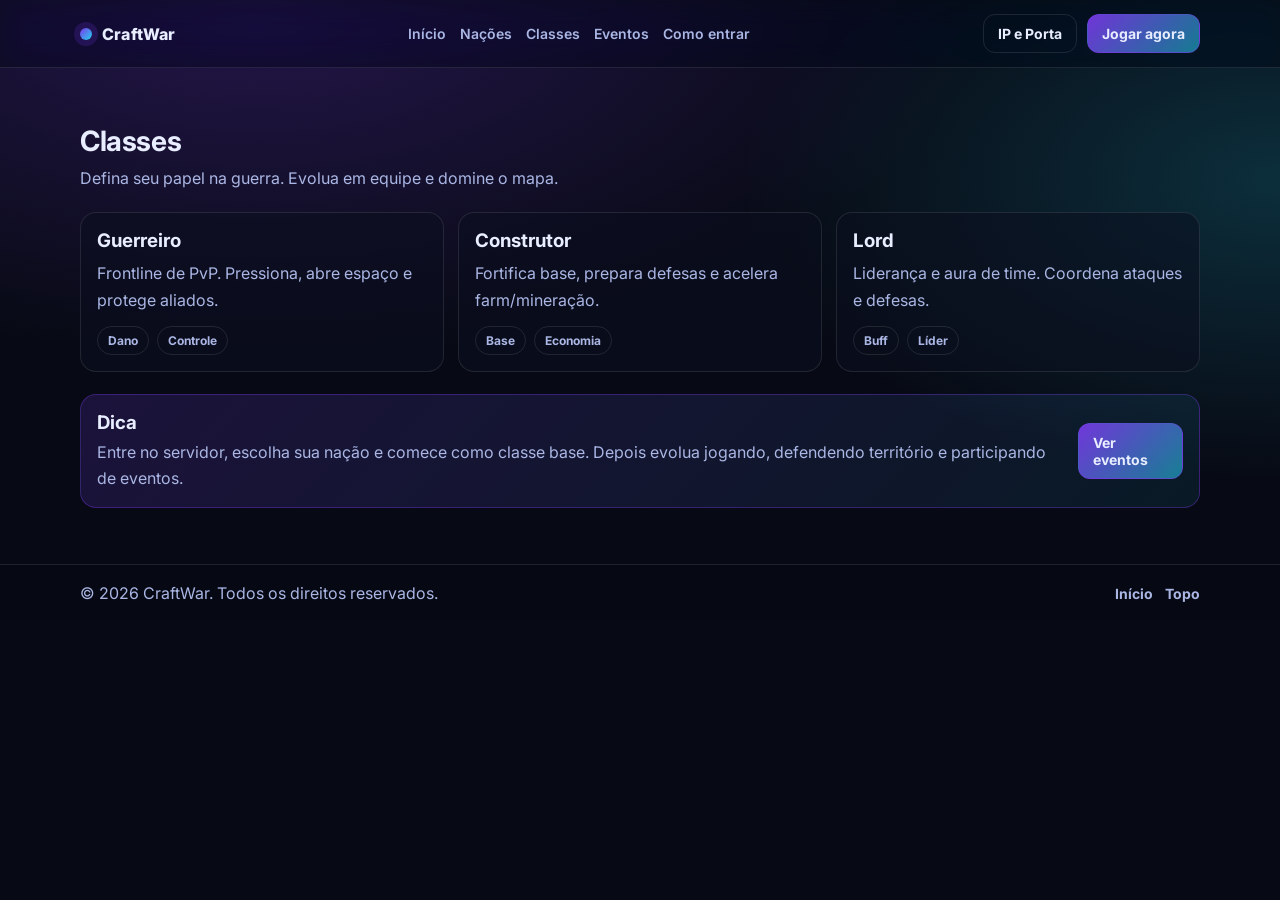
==== classes.html @ 70794252 "fix" ====
<!doctype html>
<html lang="pt-BR">
<head>
  <meta charset="utf-8" />
  <meta name="viewport" content="width=device-width,initial-scale=1" />
  <meta name="theme-color" content="#0b1020" />
  <title>CraftWar — Classes</title>
  <meta name="description" content="CraftWar — Classes: Guerreiro, Construtor e Lord." />
  <link rel="preconnect" href="https://fonts.googleapis.com" />
  <link rel="preconnect" href="https://fonts.gstatic.com" crossorigin />
  <link href="https://fonts.googleapis.com/css2?family=Inter:wght@400;500;600;700;800&display=swap" rel="stylesheet" />
  <link rel="stylesheet" href="./_css/styles.css" />
</head>
<body>
  <header class="header" id="topo">
    <div class="container header__inner">
      <a class="brand" href="./index.html" aria-label="CraftWar">
        <span class="brand__mark" aria-hidden="true"></span>
        <span class="brand__text">CraftWar</span>
      </a>

      <nav class="nav" aria-label="Navegação">
        <a class="nav__link" href="./index.html">Início</a>
        <a class="nav__link" href="./nacoes.html">Nações</a>
        <a class="nav__link" href="./classes.html">Classes</a>
        <a class="nav__link" href="./eventos.html">Eventos</a>
        <a class="nav__link" href="./como-entrar.html">Como entrar</a>
      </nav>

      <button class="menuBtn" type="button" id="menuBtn" aria-label="Abrir menu" aria-haspopup="dialog" aria-controls="drawer" aria-expanded="false">☰</button>

      <div class="header__cta">
        <a class="btn btn--ghost" href="./como-entrar.html">IP e Porta</a>
        <a class="btn btn--primary" href="./como-entrar.html">Jogar agora</a>
      </div>
    </div>
  </header>

  <div class="drawer" id="drawer" aria-hidden="true">
    <div class="drawer__backdrop" id="drawerBackdrop"></div>
    <aside class="drawer__panel" role="dialog" aria-modal="true" aria-label="Menu">
      <div class="drawer__head">
        <div class="drawer__title">CraftWar</div>
        <button class="drawer__close" type="button" id="drawerClose" aria-label="Fechar menu">✕</button>
      </div>
      <nav class="drawer__nav" aria-label="Navegação mobile">
        <a class="drawer__link" href="./index.html">Início</a>
        <a class="drawer__link" href="./nacoes.html">Nações</a>
        <a class="drawer__link" href="./classes.html">Classes</a>
        <a class="drawer__link" href="./eventos.html">Eventos</a>
        <a class="drawer__link" href="./como-entrar.html">Como entrar</a>
      </nav>
      <div class="drawer__cta">
        <a class="btn btn--primary btn--wide" href="./como-entrar.html">Jogar agora</a>
        <a class="btn btn--ghost btn--wide" href="./como-entrar.html">IP e Porta</a>
      </div>
    </aside>
  </div>

  <main>
    <section class="section">
      <div class="container">
        <div class="section__head">
          <h2>Classes</h2>
          <p>Defina seu papel na guerra. Evolua em equipe e domine o mapa.</p>
        </div>

        <div class="grid3">
          <article class="classCard">
            <h3>Guerreiro</h3>
            <p>Frontline de PvP. Pressiona, abre espaço e protege aliados.</p>
            <div class="tagRow">
              <span class="tag">Dano</span>
              <span class="tag">Controle</span>
            </div>
          </article>
          <article class="classCard">
            <h3>Construtor</h3>
            <p>Fortifica base, prepara defesas e acelera farm/mineração.</p>
            <div class="tagRow">
              <span class="tag">Base</span>
              <span class="tag">Economia</span>
            </div>
          </article>
          <article class="classCard">
            <h3>Lord</h3>
            <p>Liderança e aura de time. Coordena ataques e defesas.</p>
            <div class="tagRow">
              <span class="tag">Buff</span>
              <span class="tag">Líder</span>
            </div>
          </article>
        </div>

        <div class="callout" style="margin-top:22px">
          <div>
            <h3>Dica</h3>
            <p>Entre no servidor, escolha sua nação e comece como classe base. Depois evolua jogando, defendendo território e participando de eventos.</p>
          </div>
          <a class="btn btn--primary" href="./eventos.html">Ver eventos</a>
        </div>
      </div>
    </section>
  </main>

  <footer class="footer">
    <div class="container footer__inner">
      <p>© <span id="year"></span> CraftWar. Todos os direitos reservados.</p>
      <div class="footer__links">
        <a href="./index.html">Início</a>
        <a href="#topo">Topo</a>
      </div>
    </div>
  </footer>

  <script>
    (function () {
      const drawer = document.getElementById('drawer');
      const btn = document.getElementById('menuBtn');
      const closeBtn = document.getElementById('drawerClose');
      const backdrop = document.getElementById('drawerBackdrop');

      function openDrawer() {
        drawer.classList.add('isOpen');
        drawer.setAttribute('aria-hidden', 'false');
        btn?.setAttribute('aria-expanded', 'true');
      }

      function closeDrawer() {
        drawer.classList.remove('isOpen');
        drawer.setAttribute('aria-hidden', 'true');
        btn?.setAttribute('aria-expanded', 'false');
      }

      btn?.addEventListener('click', openDrawer);
      closeBtn?.addEventListener('click', closeDrawer);
      backdrop?.addEventListener('click', closeDrawer);
      drawer?.querySelectorAll('a').forEach(a => a.addEventListener('click', closeDrawer));
      document.addEventListener('keydown', (e) => {
        if (e.key === 'Escape') closeDrawer();
      });
    })();

    document.getElementById('year').textContent = String(new Date().getFullYear());
  </script>
</body>
</html>
---- _css/styles.css ----
:root{
  --bg:#070a14;
  --panel:#0b1020;
  --panel2:#0f1831;
  --text:#e8eeff;
  --muted:#aab6e4;
  --line:rgba(255,255,255,.10);
  --brand:#7c3aed;
  --brand2:#22d3ee;
  --ok:#22c55e;
  --warn:#f59e0b;
  --radius:16px;
}
*{box-sizing:border-box}
html{scroll-behavior:smooth}
html,body{height:100%}
body{
  margin:0;
  font-family:Inter,system-ui,-apple-system,Segoe UI,Roboto,Arial,sans-serif;
  color:var(--text);
  background:radial-gradient(1200px 600px at 20% 0%, rgba(124,58,237,.25), transparent 60%),
             radial-gradient(900px 500px at 100% 20%, rgba(34,211,238,.18), transparent 60%),
             var(--bg);
}
a{color:inherit;text-decoration:none}
.container{width:min(1120px, 92%); margin:0 auto}

.header{
  position:sticky; top:0; z-index:3000;
  backdrop-filter:saturate(180%) blur(14px);
  background:rgba(7,10,20,.55);
  border-bottom:1px solid var(--line);
}
.header__inner{display:flex; align-items:center; justify-content:space-between; gap:16px; padding:14px 0}
.brand{display:flex; align-items:center; gap:10px; font-weight:800}
.brand__mark{width:12px; height:12px; border-radius:6px; background:linear-gradient(135deg,var(--brand),var(--brand2)); box-shadow:0 0 0 6px rgba(124,58,237,.18)}
.brand__text{letter-spacing:.2px}
.nav{display:flex; gap:14px; align-items:center}
.nav__link{color:var(--muted); font-weight:600; font-size:14px}
.nav__link:hover{color:var(--text)}
.header__cta{display:flex; gap:10px; align-items:center}

.menuBtn{display:none}
.menuBtn{
  border:1px solid var(--line);
  background:rgba(255,255,255,.04);
  color:var(--text);
  width:42px;
  height:42px;
  border-radius:12px;
  font-weight:900;
  cursor:pointer;
}

.drawer{display:none}
.drawer.isOpen{display:block}
.drawer__backdrop{
  position:fixed;
  inset:0;
  background:rgba(0,0,0,.55);
  z-index:4000;
}
.drawer__panel{
  position:fixed;
  top:0; right:0;
  height:100vh;
  width:min(360px, 86vw);
  background:linear-gradient(180deg, rgba(15,24,49,.98), rgba(11,16,32,.96));
  border-left:1px solid var(--line);
  z-index:4100;
  padding:14px;
}
.drawer__head{display:flex; align-items:center; justify-content:space-between; gap:10px; padding:6px 4px 12px}
.drawer__title{font-weight:900; letter-spacing:.2px}
.drawer__close{
  border:1px solid var(--line);
  background:rgba(255,255,255,.04);
  color:var(--text);
  width:42px;
  height:42px;
  border-radius:12px;
  font-weight:900;
  cursor:pointer;
}
.drawer__nav{display:grid; gap:10px; padding:6px 4px}
.drawer__link{
  display:flex;
  align-items:center;
  justify-content:space-between;
  padding:12px 12px;
  border-radius:14px;
  border:1px solid var(--line);
  background:rgba(255,255,255,.04);
  color:rgba(255,255,255,.92);
  font-weight:800;
}
.drawer__link:hover{background:rgba(255,255,255,.06)}
.drawer__cta{margin-top:10px; display:grid; gap:10px}

.btn{
  border:1px solid var(--line);
  background:transparent;
  color:var(--text);
  padding:10px 14px;
  border-radius:12px;
  font-weight:700;
  font-size:14px;
  cursor:pointer;
  transition:transform .08s ease, background .2s ease, border-color .2s ease;
}
.btn:active{transform:translateY(1px)}
.btn--primary{border-color:rgba(124,58,237,.45); background:linear-gradient(135deg, rgba(124,58,237,.9), rgba(34,211,238,.55));}
.btn--primary:hover{border-color:rgba(34,211,238,.65)}
.btn--ghost:hover{background:rgba(255,255,255,.06)}
.btn--wide{width:100%}

.btnRow{display:flex; gap:10px; align-items:center; flex-wrap:wrap}
.btnRow .btn{flex:1; min-width:140px}

.hero{position:relative; padding:64px 0 28px}
.hero__grid{display:grid; grid-template-columns:1.15fr .85fr; gap:22px; align-items:start}
.hero__bg{position:absolute; inset:auto 0 0 0; height:1px}
.kicker{display:inline-flex; align-items:center; gap:10px; color:var(--muted); font-weight:700; margin:0 0 10px}
.hero__title{font-size:48px; line-height:1.05; margin:0 0 12px; letter-spacing:-1px}
.hero__subtitle{color:var(--muted); font-size:16px; line-height:1.6; margin:0 0 18px}
.grad{background:linear-gradient(135deg,var(--brand),var(--brand2)); -webkit-background-clip:text; background-clip:text; color:transparent}
.hero__buttons{display:flex; gap:10px; flex-wrap:wrap; margin:0 0 18px}

.stats{display:flex; gap:14px; flex-wrap:wrap}
.stat{border:1px solid var(--line); background:rgba(11,16,32,.6); border-radius:14px; padding:12px 14px; min-width:140px}
.stat__num{font-weight:900; font-size:18px}
.stat__label{color:var(--muted); font-weight:600; font-size:13px; margin-top:2px}

.card{border:1px solid var(--line); background:linear-gradient(180deg, rgba(15,24,49,.92), rgba(11,16,32,.78)); border-radius:var(--radius); padding:16px}
.card__top{display:flex; align-items:center; justify-content:space-between; gap:12px}
.card__eyebrow{margin:0; color:var(--muted); font-weight:700; font-size:12px}
.card__title{margin:0; font-weight:900; font-size:18px}
.pill{display:inline-flex; align-items:center; border:1px solid var(--line); padding:6px 10px; border-radius:999px; font-weight:800; font-size:12px; color:rgba(255,255,255,.9)}
.card__mid{display:grid; grid-template-columns:1fr 1fr; gap:10px; margin:14px 0}
.info{border:1px solid var(--line); background:rgba(255,255,255,.04); border-radius:14px; padding:10px 12px}
.info__k{margin:0; color:var(--muted); font-weight:700; font-size:12px}
.info__v{margin:4px 0 0; font-weight:900}
.card__actions{display:flex; flex-direction:column; gap:10px}
.card__hint{margin:10px 0 0; color:var(--muted); font-size:13px}

.section{padding:56px 0}
.section{scroll-margin-top:84px}
.section--dark{background:rgba(255,255,255,.02); border-top:1px solid var(--line); border-bottom:1px solid var(--line)}
.section__head{margin:0 0 20px}
.section__head h2{margin:0 0 8px; font-size:28px; letter-spacing:-.4px}
.section__head p{margin:0; color:var(--muted); line-height:1.6}

.features{display:grid; grid-template-columns:repeat(3,1fr); gap:14px}
.feature{border:1px solid var(--line); background:rgba(11,16,32,.55); border-radius:var(--radius); padding:16px}
.feature h3{margin:0 0 8px; font-size:16px}
.feature p{margin:0; color:var(--muted); line-height:1.6}

.grid4{display:grid; grid-template-columns:repeat(4,1fr); gap:14px}
.nation{border:1px solid var(--line); border-radius:var(--radius); padding:16px; background:rgba(11,16,32,.55)}
.nation__flag{
  width:100%;
  height:140px;
  object-fit:cover;
  border-radius:14px;
  border:1px solid var(--line);
  background:rgba(255,255,255,.04);
  margin-bottom:12px;
}
.nation h3{margin:0 0 6px}
.nation p{margin:0 0 12px; color:var(--muted)}
.list{margin:0; padding-left:18px; color:var(--muted); line-height:1.7}
.nation--water{box-shadow:inset 0 0 0 1px rgba(34,211,238,.22)}
.nation--fire{box-shadow:inset 0 0 0 1px rgba(245,158,11,.22)}
.nation--earth{box-shadow:inset 0 0 0 1px rgba(34,197,94,.18)}
.nation--wind{box-shadow:inset 0 0 0 1px rgba(234,179,8,.18)}

.grid3{display:grid; grid-template-columns:repeat(3,1fr); gap:14px}
.classCard,.event{border:1px solid var(--line); background:rgba(11,16,32,.55); border-radius:var(--radius); padding:16px}
.event__img{
  width:100%;
  height:140px;
  object-fit:cover;
  border-radius:14px;
  border:1px solid var(--line);
  background:rgba(255,255,255,.04);
  margin-bottom:12px;
}
.classCard h3,.event h3{margin:0 0 8px}
.classCard p,.event p{margin:0; color:var(--muted); line-height:1.7}
.tagRow{display:flex; gap:8px; margin-top:12px; flex-wrap:wrap}
.tag{border:1px solid var(--line); padding:6px 10px; border-radius:999px; color:var(--muted); font-weight:700; font-size:12px}

.callout{margin-top:18px; border:1px solid rgba(124,58,237,.35); background:linear-gradient(135deg, rgba(124,58,237,.18), rgba(34,211,238,.08)); border-radius:var(--radius); padding:16px; display:flex; justify-content:space-between; gap:14px; align-items:center}
.callout h3{margin:0 0 6px}
.callout p{margin:0; color:var(--muted); line-height:1.6}

.steps{display:grid; gap:10px}
.step{display:flex; gap:12px; border:1px solid var(--line); background:rgba(11,16,32,.55); border-radius:var(--radius); padding:14px}
.step__n{width:32px; height:32px; border-radius:10px; display:grid; place-items:center; font-weight:900; background:rgba(255,255,255,.06); border:1px solid var(--line)}
.step h3{margin:0 0 4px}
.step p{margin:0; color:var(--muted); line-height:1.6}
.mono{font-family:ui-monospace,SFMono-Regular,Menlo,Monaco,Consolas,monospace}

.faq{margin-top:14px; display:grid; gap:10px}
details{border:1px solid var(--line); border-radius:var(--radius); background:rgba(11,16,32,.55); padding:12px 14px}
summary{cursor:pointer; font-weight:800}
details p{margin:10px 0 0; color:var(--muted); line-height:1.6}

.footer{border-top:1px solid var(--line); padding:18px 0; background:rgba(7,10,20,.65)}
.footer__inner{display:flex; align-items:center; justify-content:space-between; gap:12px; flex-wrap:wrap}
.footer p{margin:0; color:var(--muted)}
.footer__links{display:flex; gap:12px}
.footer__links a{color:var(--muted); font-weight:700; font-size:14px}
.footer__links a:hover{color:var(--text)}

@media (max-width: 980px){
  .hero__grid{grid-template-columns:1fr}
  .nav{display:none}
  .menuBtn{display:inline-grid; place-items:center}
  .features{grid-template-columns:1fr}
  .grid4{grid-template-columns:1fr 1fr}
  .grid3{grid-template-columns:1fr}
}

@media (max-width: 520px){
  .hero__title{font-size:38px}
  .grid4{grid-template-columns:1fr}
  .header__cta{display:none}
}
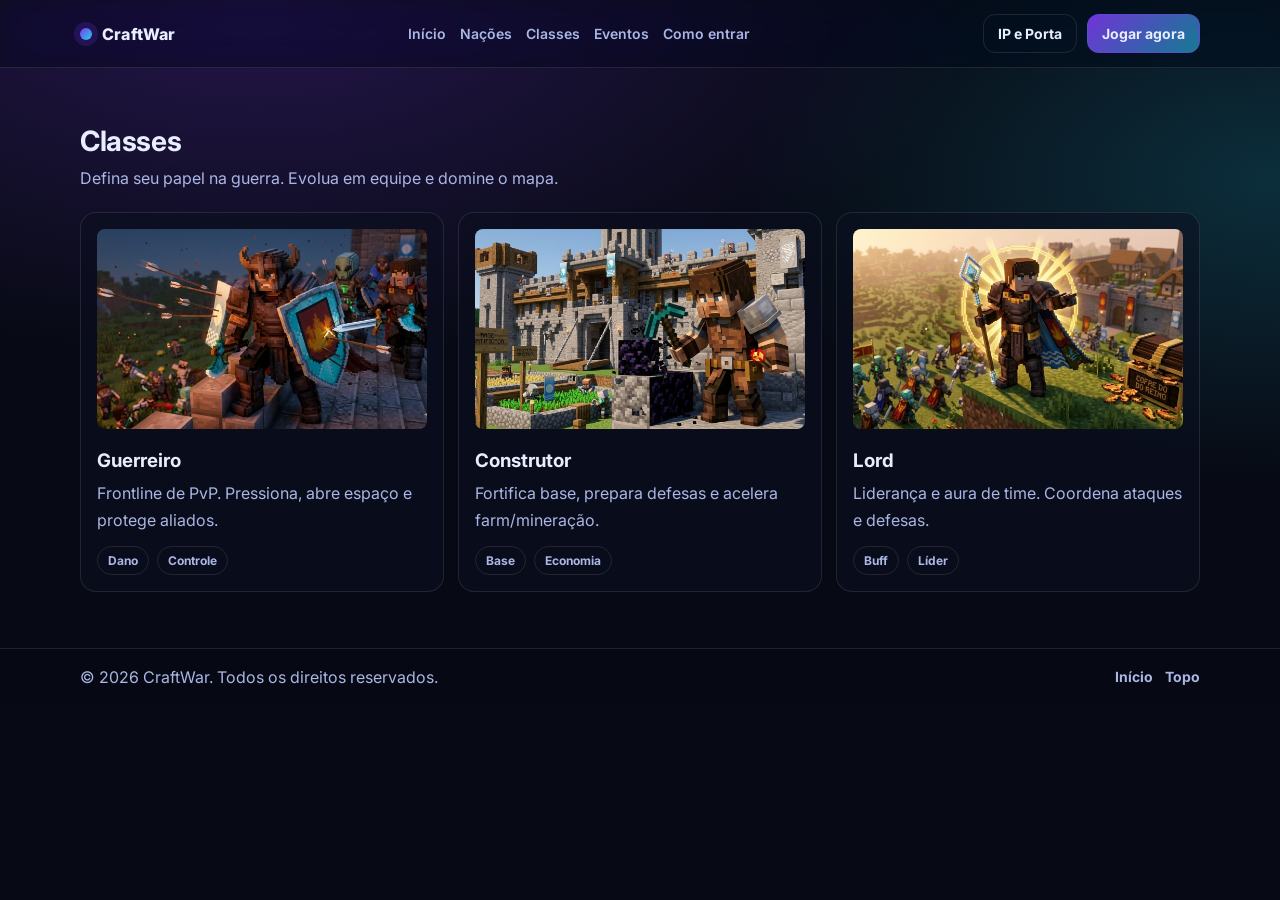
==== commit 3224cb01: "fix" ====
--- a/classes.html
+++ b/classes.html
@@ -67,6 +67,7 @@
 
         <div class="grid3">
           <article class="classCard">
+            <img src="./_img/classe_guerreiro.png" alt="Guerreiro" style="width: 100%; height: 200px; object-fit: cover; border-radius: 8px; margin-bottom: 16px;" />
             <h3>Guerreiro</h3>
             <p>Frontline de PvP. Pressiona, abre espaço e protege aliados.</p>
             <div class="tagRow">
@@ -75,6 +76,7 @@
             </div>
           </article>
           <article class="classCard">
+            <img src="./_img/classe_construtor.png" alt="Construtor" style="width: 100%; height: 200px; object-fit: cover; border-radius: 8px; margin-bottom: 16px;" />
             <h3>Construtor</h3>
             <p>Fortifica base, prepara defesas e acelera farm/mineração.</p>
             <div class="tagRow">
@@ -83,6 +85,7 @@
             </div>
           </article>
           <article class="classCard">
+            <img src="./_img/classe_lord.png" alt="Lord" style="width: 100%; height: 200px; object-fit: cover; border-radius: 8px; margin-bottom: 16px;" />
             <h3>Lord</h3>
             <p>Liderança e aura de time. Coordena ataques e defesas.</p>
             <div class="tagRow">
@@ -92,13 +95,7 @@
           </article>
         </div>
 
-        <div class="callout" style="margin-top:22px">
-          <div>
-            <h3>Dica</h3>
-            <p>Entre no servidor, escolha sua nação e comece como classe base. Depois evolua jogando, defendendo território e participando de eventos.</p>
-          </div>
-          <a class="btn btn--primary" href="./eventos.html">Ver eventos</a>
-        </div>
+
       </div>
     </section>
   </main>
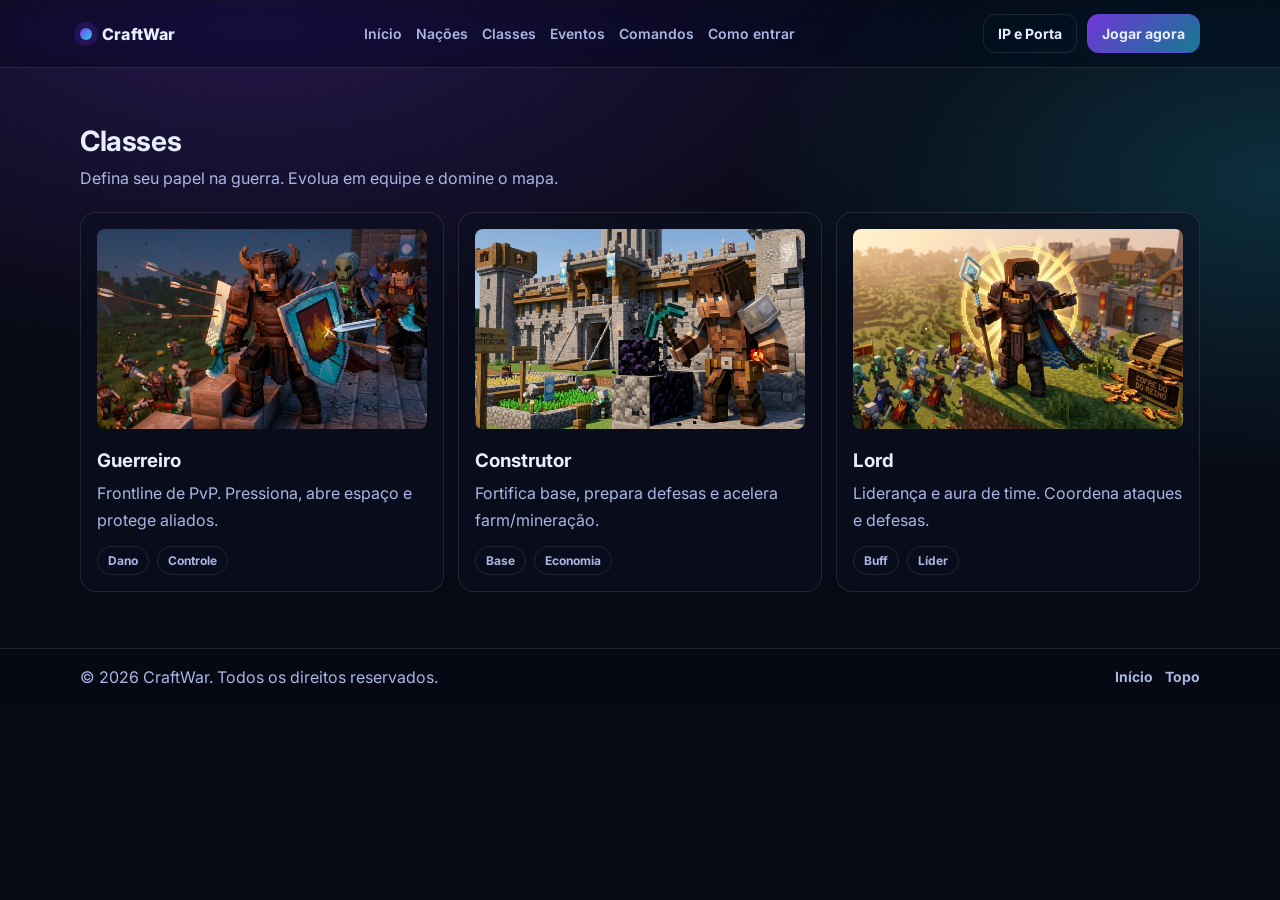
==== commit 6cce9d5f: "Web: Added player commands guide page and updated navigation" ====
--- a/classes.html
+++ b/classes.html
@@ -1,5 +1,6 @@
 <!doctype html>
 <html lang="pt-BR">
+
 <head>
   <meta charset="utf-8" />
   <meta name="viewport" content="width=device-width,initial-scale=1" />
@@ -11,6 +12,7 @@
   <link href="https://fonts.googleapis.com/css2?family=Inter:wght@400;500;600;700;800&display=swap" rel="stylesheet" />
   <link rel="stylesheet" href="./_css/styles.css" />
 </head>
+
 <body>
   <header class="header" id="topo">
     <div class="container header__inner">
@@ -24,10 +26,12 @@
         <a class="nav__link" href="./nacoes.html">Nações</a>
         <a class="nav__link" href="./classes.html">Classes</a>
         <a class="nav__link" href="./eventos.html">Eventos</a>
+        <a class="nav__link" href="./comandos.html">Comandos</a>
         <a class="nav__link" href="./como-entrar.html">Como entrar</a>
       </nav>
 
-      <button class="menuBtn" type="button" id="menuBtn" aria-label="Abrir menu" aria-haspopup="dialog" aria-controls="drawer" aria-expanded="false">☰</button>
+      <button class="menuBtn" type="button" id="menuBtn" aria-label="Abrir menu" aria-haspopup="dialog"
+        aria-controls="drawer" aria-expanded="false">☰</button>
 
       <div class="header__cta">
         <a class="btn btn--ghost" href="./como-entrar.html">IP e Porta</a>
@@ -48,6 +52,7 @@
         <a class="drawer__link" href="./nacoes.html">Nações</a>
         <a class="drawer__link" href="./classes.html">Classes</a>
         <a class="drawer__link" href="./eventos.html">Eventos</a>
+        <a class="drawer__link" href="./comandos.html">Comandos</a>
         <a class="drawer__link" href="./como-entrar.html">Como entrar</a>
       </nav>
       <div class="drawer__cta">
@@ -67,7 +72,8 @@
 
         <div class="grid3">
           <article class="classCard">
-            <img src="./_img/classe_guerreiro.png" alt="Guerreiro" style="width: 100%; height: 200px; object-fit: cover; border-radius: 8px; margin-bottom: 16px;" />
+            <img src="./_img/classe_guerreiro.png" alt="Guerreiro"
+              style="width: 100%; height: 200px; object-fit: cover; border-radius: 8px; margin-bottom: 16px;" />
             <h3>Guerreiro</h3>
             <p>Frontline de PvP. Pressiona, abre espaço e protege aliados.</p>
             <div class="tagRow">
@@ -76,7 +82,8 @@
             </div>
           </article>
           <article class="classCard">
-            <img src="./_img/classe_construtor.png" alt="Construtor" style="width: 100%; height: 200px; object-fit: cover; border-radius: 8px; margin-bottom: 16px;" />
+            <img src="./_img/classe_construtor.png" alt="Construtor"
+              style="width: 100%; height: 200px; object-fit: cover; border-radius: 8px; margin-bottom: 16px;" />
             <h3>Construtor</h3>
             <p>Fortifica base, prepara defesas e acelera farm/mineração.</p>
             <div class="tagRow">
@@ -85,7 +92,8 @@
             </div>
           </article>
           <article class="classCard">
-            <img src="./_img/classe_lord.png" alt="Lord" style="width: 100%; height: 200px; object-fit: cover; border-radius: 8px; margin-bottom: 16px;" />
+            <img src="./_img/classe_lord.png" alt="Lord"
+              style="width: 100%; height: 200px; object-fit: cover; border-radius: 8px; margin-bottom: 16px;" />
             <h3>Lord</h3>
             <p>Liderança e aura de time. Coordena ataques e defesas.</p>
             <div class="tagRow">
@@ -141,4 +149,5 @@
     document.getElementById('year').textContent = String(new Date().getFullYear());
   </script>
 </body>
-</html>
+
+</html>
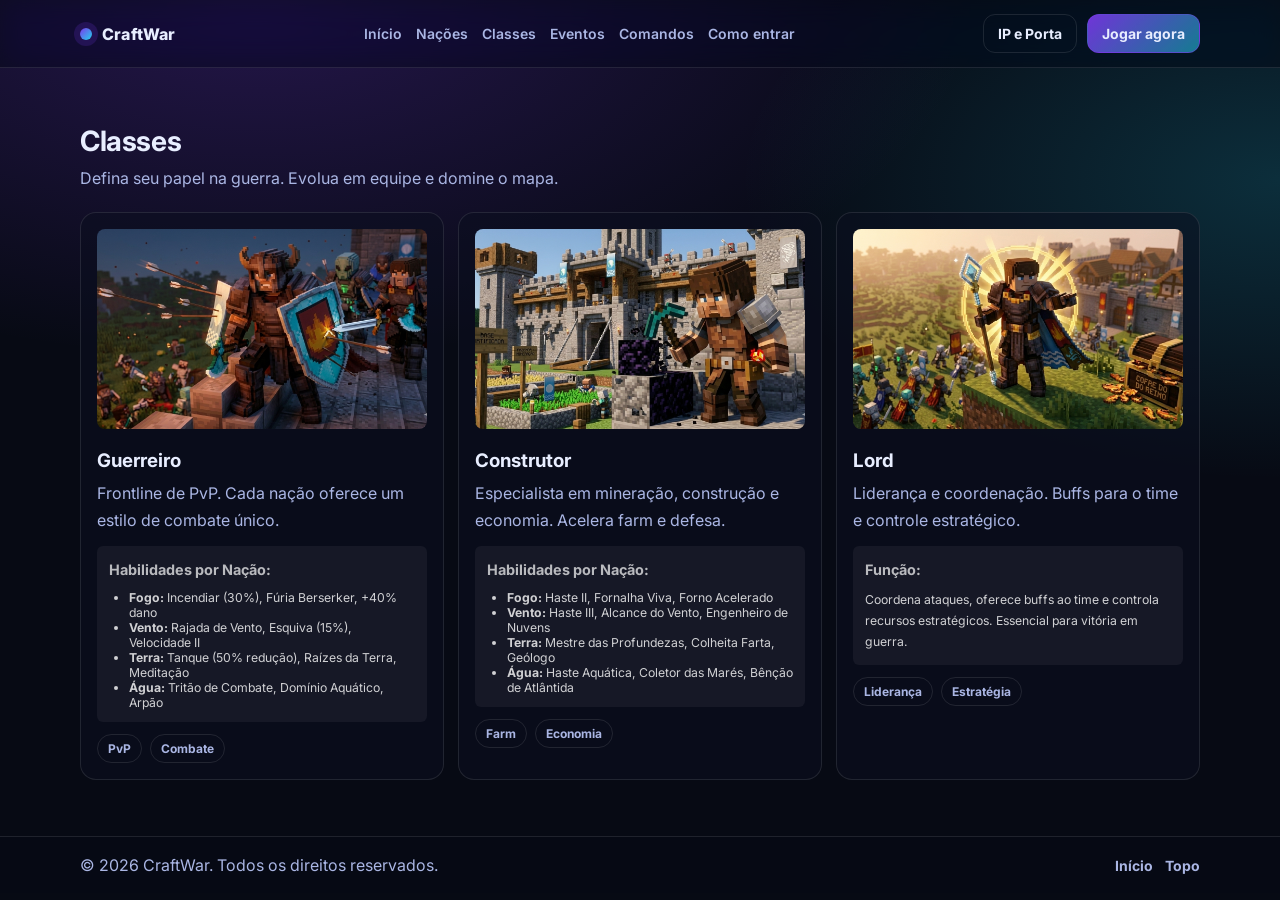
==== commit 6574389a: "Fix: Sincronização automática de clãs com MariaDB e validação de entidades em totens - Adicionado ru" ====
--- a/classes.html
+++ b/classes.html
@@ -75,19 +75,37 @@
             <img src="./_img/classe_guerreiro.png" alt="Guerreiro"
               style="width: 100%; height: 200px; object-fit: cover; border-radius: 8px; margin-bottom: 16px;" />
             <h3>Guerreiro</h3>
-            <p>Frontline de PvP. Pressiona, abre espaço e protege aliados.</p>
-            <div class="tagRow">
-              <span class="tag">Dano</span>
-              <span class="tag">Controle</span>
+            <p>Frontline de PvP. Cada nação oferece um estilo de combate único.</p>
+            <div style="background: rgba(255,255,255,0.05); padding: 12px; border-radius: 6px; margin-top: 12px; font-size: 0.9em;">
+              <p style="margin: 0 0 8px 0; color: rgba(255,255,255,0.7);"><strong>Habilidades por Nação:</strong></p>
+              <ul style="margin: 0; padding-left: 20px; font-size: 0.85em; color: rgba(255,255,255,0.8);">
+                <li><strong>Fogo:</strong> Incendiar (30%), Fúria Berserker, +40% dano</li>
+                <li><strong>Vento:</strong> Rajada de Vento, Esquiva (15%), Velocidade II</li>
+                <li><strong>Terra:</strong> Tanque (50% redução), Raízes da Terra, Meditação</li>
+                <li><strong>Água:</strong> Tritão de Combate, Domínio Aquático, Arpão</li>
+              </ul>
+            </div>
+            <div class="tagRow" style="margin-top: 12px;">
+              <span class="tag">PvP</span>
+              <span class="tag">Combate</span>
             </div>
           </article>
           <article class="classCard">
             <img src="./_img/classe_construtor.png" alt="Construtor"
               style="width: 100%; height: 200px; object-fit: cover; border-radius: 8px; margin-bottom: 16px;" />
             <h3>Construtor</h3>
-            <p>Fortifica base, prepara defesas e acelera farm/mineração.</p>
-            <div class="tagRow">
-              <span class="tag">Base</span>
+            <p>Especialista em mineração, construção e economia. Acelera farm e defesa.</p>
+            <div style="background: rgba(255,255,255,0.05); padding: 12px; border-radius: 6px; margin-top: 12px; font-size: 0.9em;">
+              <p style="margin: 0 0 8px 0; color: rgba(255,255,255,0.7);"><strong>Habilidades por Nação:</strong></p>
+              <ul style="margin: 0; padding-left: 20px; font-size: 0.85em; color: rgba(255,255,255,0.8);">
+                <li><strong>Fogo:</strong> Haste II, Fornalha Viva, Forno Acelerado</li>
+                <li><strong>Vento:</strong> Haste III, Alcance do Vento, Engenheiro de Nuvens</li>
+                <li><strong>Terra:</strong> Mestre das Profundezas, Colheita Farta, Geólogo</li>
+                <li><strong>Água:</strong> Haste Aquática, Coletor das Marés, Bênção de Atlântida</li>
+              </ul>
+            </div>
+            <div class="tagRow" style="margin-top: 12px;">
+              <span class="tag">Farm</span>
               <span class="tag">Economia</span>
             </div>
           </article>
@@ -95,10 +113,14 @@
             <img src="./_img/classe_lord.png" alt="Lord"
               style="width: 100%; height: 200px; object-fit: cover; border-radius: 8px; margin-bottom: 16px;" />
             <h3>Lord</h3>
-            <p>Liderança e aura de time. Coordena ataques e defesas.</p>
-            <div class="tagRow">
-              <span class="tag">Buff</span>
-              <span class="tag">Líder</span>
+            <p>Liderança e coordenação. Buffs para o time e controle estratégico.</p>
+            <div style="background: rgba(255,255,255,0.05); padding: 12px; border-radius: 6px; margin-top: 12px; font-size: 0.9em;">
+              <p style="margin: 0 0 8px 0; color: rgba(255,255,255,0.7);"><strong>Função:</strong></p>
+              <p style="margin: 0; font-size: 0.85em; color: rgba(255,255,255,0.8);">Coordena ataques, oferece buffs ao time e controla recursos estratégicos. Essencial para vitória em guerra.</p>
+            </div>
+            <div class="tagRow" style="margin-top: 12px;">
+              <span class="tag">Liderança</span>
+              <span class="tag">Estratégia</span>
             </div>
           </article>
         </div>
--- a/_css/styles.css
+++ b/_css/styles.css
@@ -166,6 +166,21 @@
   background:rgba(255,255,255,.04);
   margin-bottom:12px;
 }
+.nation__abilities h4{
+  margin:14px 0 6px;
+  font-size:15px;
+  font-weight:700;
+  color:var(--text);
+}
+.nation__abilities ul{
+  margin:0 0 12px;
+  padding-left:18px;
+  color:var(--muted);
+  line-height:1.6;
+}
+.nation__abilities li strong{
+  color:var(--text);
+}
 .nation h3{margin:0 0 6px}
 .nation p{margin:0 0 12px; color:var(--muted)}
 .list{margin:0; padding-left:18px; color:var(--muted); line-height:1.7}
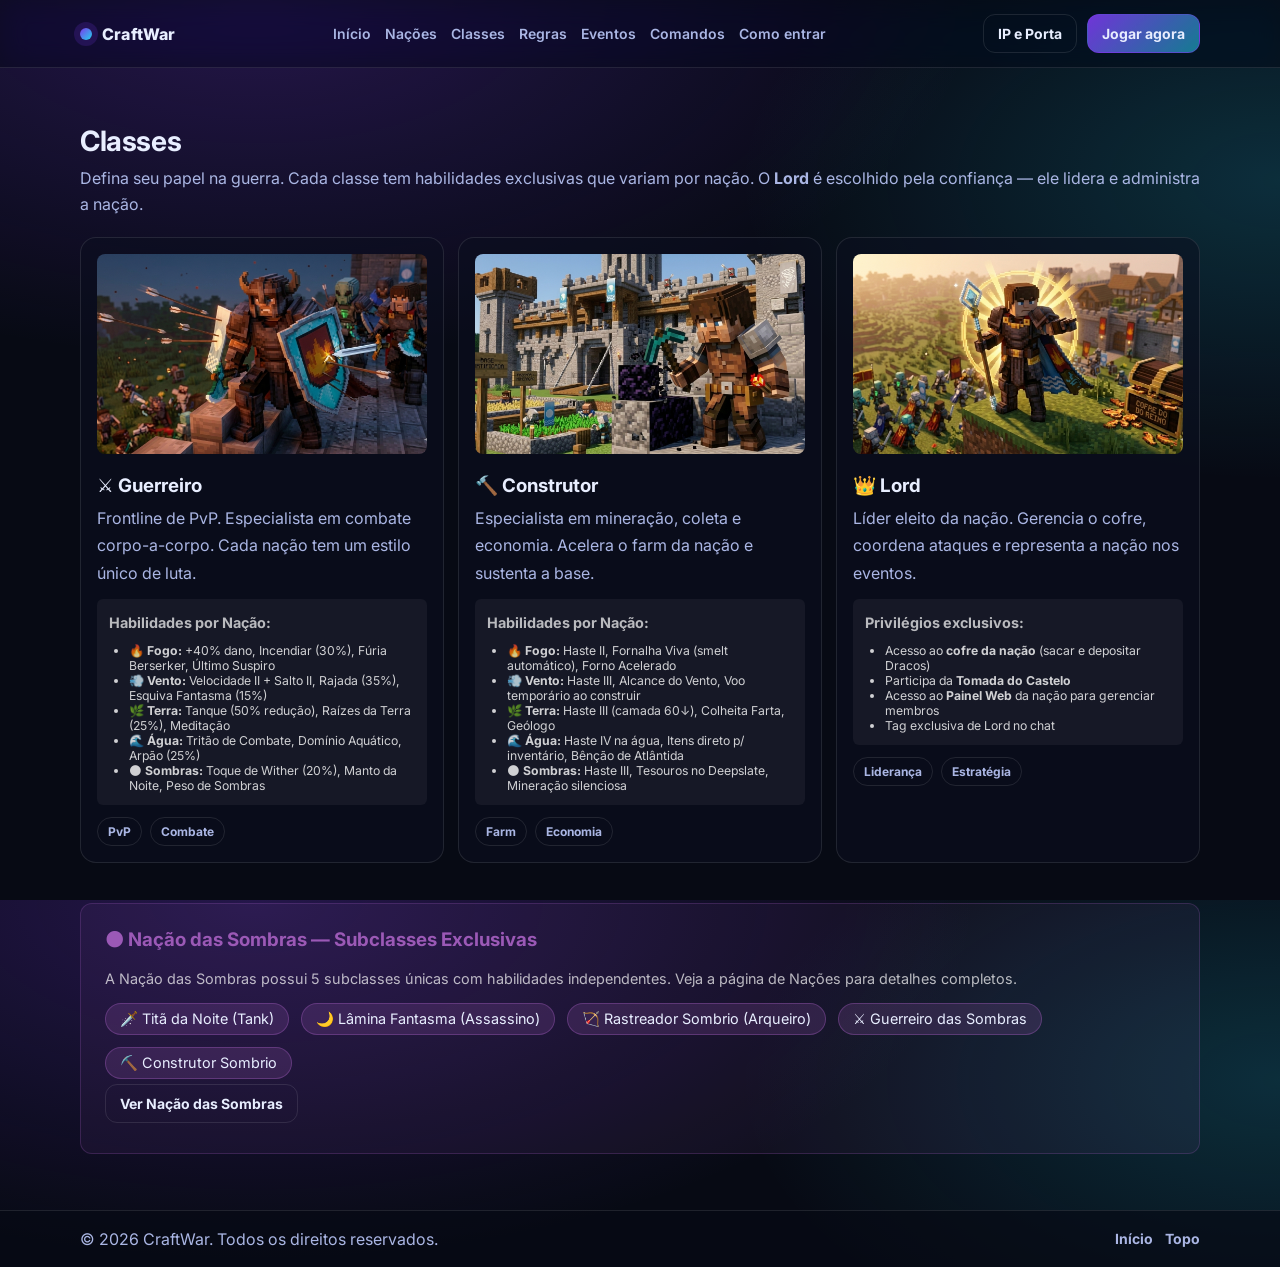
==== commit d9555acc: "content: atualizar site-mine com 5a nacao Sombras, habilidades reais e servicos VIP" ====
--- a/classes.html
+++ b/classes.html
@@ -1,18 +1,16 @@
 <!doctype html>
 <html lang="pt-BR">
-
 <head>
   <meta charset="utf-8" />
   <meta name="viewport" content="width=device-width,initial-scale=1" />
   <meta name="theme-color" content="#0b1020" />
   <title>CraftWar — Classes</title>
-  <meta name="description" content="CraftWar — Classes: Guerreiro, Construtor e Lord." />
+  <meta name="description" content="CraftWar — Classes: Guerreiro, Construtor e Lord. Escolha seu papel na guerra." />
   <link rel="preconnect" href="https://fonts.googleapis.com" />
   <link rel="preconnect" href="https://fonts.gstatic.com" crossorigin />
   <link href="https://fonts.googleapis.com/css2?family=Inter:wght@400;500;600;700;800&display=swap" rel="stylesheet" />
   <link rel="stylesheet" href="./_css/styles.css" />
 </head>
-
 <body>
   <header class="header" id="topo">
     <div class="container header__inner">
@@ -20,19 +18,16 @@
         <span class="brand__mark" aria-hidden="true"></span>
         <span class="brand__text">CraftWar</span>
       </a>
-
       <nav class="nav" aria-label="Navegação">
         <a class="nav__link" href="./index.html">Início</a>
         <a class="nav__link" href="./nacoes.html">Nações</a>
         <a class="nav__link" href="./classes.html">Classes</a>
+        <a class="nav__link" href="./regras.html">Regras</a>
         <a class="nav__link" href="./eventos.html">Eventos</a>
         <a class="nav__link" href="./comandos.html">Comandos</a>
         <a class="nav__link" href="./como-entrar.html">Como entrar</a>
       </nav>
-
-      <button class="menuBtn" type="button" id="menuBtn" aria-label="Abrir menu" aria-haspopup="dialog"
-        aria-controls="drawer" aria-expanded="false">☰</button>
-
+      <button class="menuBtn" type="button" id="menuBtn" aria-label="Abrir menu" aria-haspopup="dialog" aria-controls="drawer" aria-expanded="false">☰</button>
       <div class="header__cta">
         <a class="btn btn--ghost" href="./como-entrar.html">IP e Porta</a>
         <a class="btn btn--primary" href="./como-entrar.html">Jogar agora</a>
@@ -51,6 +46,7 @@
         <a class="drawer__link" href="./index.html">Início</a>
         <a class="drawer__link" href="./nacoes.html">Nações</a>
         <a class="drawer__link" href="./classes.html">Classes</a>
+        <a class="drawer__link" href="./regras.html">Regras</a>
         <a class="drawer__link" href="./eventos.html">Eventos</a>
         <a class="drawer__link" href="./comandos.html">Comandos</a>
         <a class="drawer__link" href="./como-entrar.html">Como entrar</a>
@@ -67,22 +63,24 @@
       <div class="container">
         <div class="section__head">
           <h2>Classes</h2>
-          <p>Defina seu papel na guerra. Evolua em equipe e domine o mapa.</p>
+          <p>Defina seu papel na guerra. Cada classe tem habilidades exclusivas que variam por nação. O <strong>Lord</strong> é escolhido pela confiança — ele lidera e administra a nação.</p>
         </div>
 
         <div class="grid3">
+          <!-- GUERREIRO -->
           <article class="classCard">
             <img src="./_img/classe_guerreiro.png" alt="Guerreiro"
               style="width: 100%; height: 200px; object-fit: cover; border-radius: 8px; margin-bottom: 16px;" />
-            <h3>Guerreiro</h3>
-            <p>Frontline de PvP. Cada nação oferece um estilo de combate único.</p>
+            <h3>⚔️ Guerreiro</h3>
+            <p>Frontline de PvP. Especialista em combate corpo-a-corpo. Cada nação tem um estilo único de luta.</p>
             <div style="background: rgba(255,255,255,0.05); padding: 12px; border-radius: 6px; margin-top: 12px; font-size: 0.9em;">
               <p style="margin: 0 0 8px 0; color: rgba(255,255,255,0.7);"><strong>Habilidades por Nação:</strong></p>
               <ul style="margin: 0; padding-left: 20px; font-size: 0.85em; color: rgba(255,255,255,0.8);">
-                <li><strong>Fogo:</strong> Incendiar (30%), Fúria Berserker, +40% dano</li>
-                <li><strong>Vento:</strong> Rajada de Vento, Esquiva (15%), Velocidade II</li>
-                <li><strong>Terra:</strong> Tanque (50% redução), Raízes da Terra, Meditação</li>
-                <li><strong>Água:</strong> Tritão de Combate, Domínio Aquático, Arpão</li>
+                <li><strong>🔥 Fogo:</strong> +40% dano, Incendiar (30%), Fúria Berserker, Último Suspiro</li>
+                <li><strong>💨 Vento:</strong> Velocidade II + Salto II, Rajada (35%), Esquiva Fantasma (15%)</li>
+                <li><strong>🌿 Terra:</strong> Tanque (50% redução), Raízes da Terra (25%), Meditação</li>
+                <li><strong>🌊 Água:</strong> Tritão de Combate, Domínio Aquático, Arpão (25%)</li>
+                <li><strong>🌑 Sombras:</strong> Toque de Wither (20%), Manto da Noite, Peso de Sombras</li>
               </ul>
             </div>
             <div class="tagRow" style="margin-top: 12px;">
@@ -90,18 +88,21 @@
               <span class="tag">Combate</span>
             </div>
           </article>
+
+          <!-- CONSTRUTOR -->
           <article class="classCard">
             <img src="./_img/classe_construtor.png" alt="Construtor"
               style="width: 100%; height: 200px; object-fit: cover; border-radius: 8px; margin-bottom: 16px;" />
-            <h3>Construtor</h3>
-            <p>Especialista em mineração, construção e economia. Acelera farm e defesa.</p>
+            <h3>🔨 Construtor</h3>
+            <p>Especialista em mineração, coleta e economia. Acelera o farm da nação e sustenta a base.</p>
             <div style="background: rgba(255,255,255,0.05); padding: 12px; border-radius: 6px; margin-top: 12px; font-size: 0.9em;">
               <p style="margin: 0 0 8px 0; color: rgba(255,255,255,0.7);"><strong>Habilidades por Nação:</strong></p>
               <ul style="margin: 0; padding-left: 20px; font-size: 0.85em; color: rgba(255,255,255,0.8);">
-                <li><strong>Fogo:</strong> Haste II, Fornalha Viva, Forno Acelerado</li>
-                <li><strong>Vento:</strong> Haste III, Alcance do Vento, Engenheiro de Nuvens</li>
-                <li><strong>Terra:</strong> Mestre das Profundezas, Colheita Farta, Geólogo</li>
-                <li><strong>Água:</strong> Haste Aquática, Coletor das Marés, Bênção de Atlântida</li>
+                <li><strong>🔥 Fogo:</strong> Haste II, Fornalha Viva (smelt automático), Forno Acelerado</li>
+                <li><strong>💨 Vento:</strong> Haste III, Alcance do Vento, Voo temporário ao construir</li>
+                <li><strong>🌿 Terra:</strong> Haste III (camada 60↓), Colheita Farta, Geólogo</li>
+                <li><strong>🌊 Água:</strong> Haste IV na água, Itens direto p/ inventário, Bênção de Atlântida</li>
+                <li><strong>🌑 Sombras:</strong> Haste III, Tesouros no Deepslate, Mineração silenciosa</li>
               </ul>
             </div>
             <div class="tagRow" style="margin-top: 12px;">
@@ -109,14 +110,21 @@
               <span class="tag">Economia</span>
             </div>
           </article>
+
+          <!-- LORD -->
           <article class="classCard">
             <img src="./_img/classe_lord.png" alt="Lord"
               style="width: 100%; height: 200px; object-fit: cover; border-radius: 8px; margin-bottom: 16px;" />
-            <h3>Lord</h3>
-            <p>Liderança e coordenação. Buffs para o time e controle estratégico.</p>
+            <h3>👑 Lord</h3>
+            <p>Líder eleito da nação. Gerencia o cofre, coordena ataques e representa a nação nos eventos.</p>
             <div style="background: rgba(255,255,255,0.05); padding: 12px; border-radius: 6px; margin-top: 12px; font-size: 0.9em;">
-              <p style="margin: 0 0 8px 0; color: rgba(255,255,255,0.7);"><strong>Função:</strong></p>
-              <p style="margin: 0; font-size: 0.85em; color: rgba(255,255,255,0.8);">Coordena ataques, oferece buffs ao time e controla recursos estratégicos. Essencial para vitória em guerra.</p>
+              <p style="margin: 0 0 8px 0; color: rgba(255,255,255,0.7);"><strong>Privilégios exclusivos:</strong></p>
+              <ul style="margin: 0; padding-left: 20px; font-size: 0.85em; color: rgba(255,255,255,0.8);">
+                <li>Acesso ao <strong>cofre da nação</strong> (sacar e depositar Dracos)</li>
+                <li>Participa da <strong>Tomada do Castelo</strong></li>
+                <li>Acesso ao <strong>Painel Web</strong> da nação para gerenciar membros</li>
+                <li>Tag exclusiva de Lord no chat</li>
+              </ul>
             </div>
             <div class="tagRow" style="margin-top: 12px;">
               <span class="tag">Liderança</span>
@@ -125,6 +133,21 @@
           </article>
         </div>
 
+        <!-- SOMBRAS especial -->
+        <div style="margin-top: 40px; background: rgba(155, 89, 182, 0.08); border: 1px solid rgba(155,89,182,0.25); border-radius: 12px; padding: 24px;">
+          <h3 style="color: #9b59b6; margin-top: 0;">🌑 Nação das Sombras — Subclasses Exclusivas</h3>
+          <p style="color: rgba(255,255,255,0.7); font-size: 0.9em; margin-bottom: 16px;">A Nação das Sombras possui 5 subclasses únicas com habilidades independentes. Veja a página de Nações para detalhes completos.</p>
+          <div style="display: flex; flex-wrap: wrap; gap: 12px; font-size: 0.9em;">
+            <span style="background: rgba(155,89,182,0.2); border: 1px solid rgba(155,89,182,0.4); padding: 6px 14px; border-radius: 20px;">🗡️ Titã da Noite (Tank)</span>
+            <span style="background: rgba(155,89,182,0.2); border: 1px solid rgba(155,89,182,0.4); padding: 6px 14px; border-radius: 20px;">🌙 Lâmina Fantasma (Assassino)</span>
+            <span style="background: rgba(155,89,182,0.2); border: 1px solid rgba(155,89,182,0.4); padding: 6px 14px; border-radius: 20px;">🏹 Rastreador Sombrio (Arqueiro)</span>
+            <span style="background: rgba(155,89,182,0.2); border: 1px solid rgba(155,89,182,0.4); padding: 6px 14px; border-radius: 20px;">⚔️ Guerreiro das Sombras</span>
+            <span style="background: rgba(155,89,182,0.2); border: 1px solid rgba(155,89,182,0.4); padding: 6px 14px; border-radius: 20px;">⛏️ Construtor Sombrio</span>
+          </div>
+          <p style="margin-top: 14px;">
+            <a class="btn btn--ghost" href="./nacoes.html#sombras">Ver Nação das Sombras</a>
+          </p>
+        </div>
 
       </div>
     </section>
@@ -146,30 +169,15 @@
       const btn = document.getElementById('menuBtn');
       const closeBtn = document.getElementById('drawerClose');
       const backdrop = document.getElementById('drawerBackdrop');
-
-      function openDrawer() {
-        drawer.classList.add('isOpen');
-        drawer.setAttribute('aria-hidden', 'false');
-        btn?.setAttribute('aria-expanded', 'true');
-      }
-
-      function closeDrawer() {
-        drawer.classList.remove('isOpen');
-        drawer.setAttribute('aria-hidden', 'true');
-        btn?.setAttribute('aria-expanded', 'false');
-      }
-
+      function openDrawer() { drawer.classList.add('isOpen'); drawer.setAttribute('aria-hidden', 'false'); btn?.setAttribute('aria-expanded', 'true'); }
+      function closeDrawer() { drawer.classList.remove('isOpen'); drawer.setAttribute('aria-hidden', 'true'); btn?.setAttribute('aria-expanded', 'false'); }
       btn?.addEventListener('click', openDrawer);
       closeBtn?.addEventListener('click', closeDrawer);
       backdrop?.addEventListener('click', closeDrawer);
       drawer?.querySelectorAll('a').forEach(a => a.addEventListener('click', closeDrawer));
-      document.addEventListener('keydown', (e) => {
-        if (e.key === 'Escape') closeDrawer();
-      });
+      document.addEventListener('keydown', (e) => { if (e.key === 'Escape') closeDrawer(); });
     })();
-
     document.getElementById('year').textContent = String(new Date().getFullYear());
   </script>
 </body>
-
 </html>
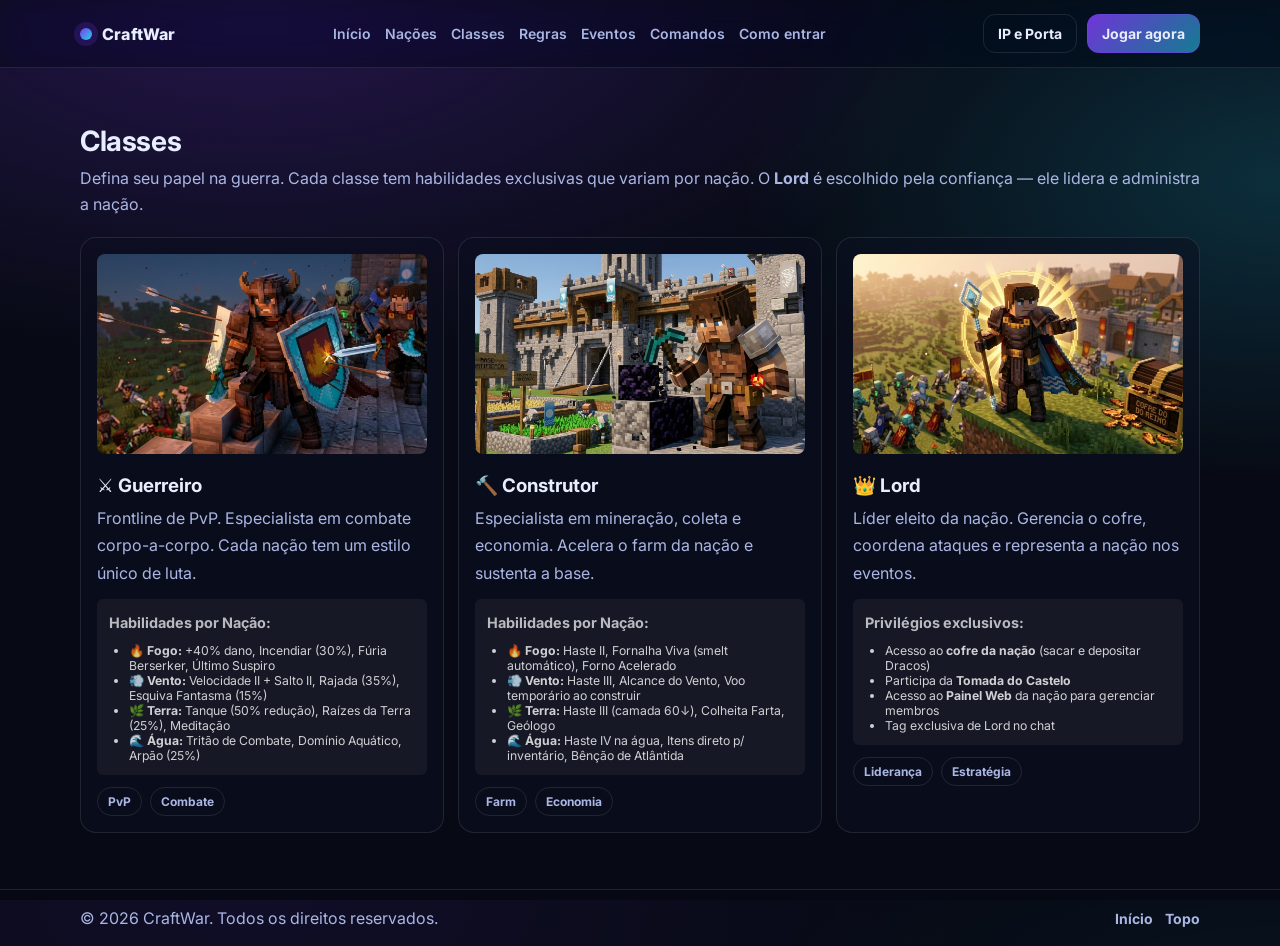
==== commit e8faaf1b: "ff" ====
--- a/classes.html
+++ b/classes.html
@@ -80,7 +80,7 @@
                 <li><strong>💨 Vento:</strong> Velocidade II + Salto II, Rajada (35%), Esquiva Fantasma (15%)</li>
                 <li><strong>🌿 Terra:</strong> Tanque (50% redução), Raízes da Terra (25%), Meditação</li>
                 <li><strong>🌊 Água:</strong> Tritão de Combate, Domínio Aquático, Arpão (25%)</li>
-                <li><strong>🌑 Sombras:</strong> Toque de Wither (20%), Manto da Noite, Peso de Sombras</li>
+                <!-- <li><strong>🌑 Sombras:</strong> Toque de Wither (20%), Manto da Noite, Peso de Sombras</li> -->
               </ul>
             </div>
             <div class="tagRow" style="margin-top: 12px;">
@@ -102,7 +102,7 @@
                 <li><strong>💨 Vento:</strong> Haste III, Alcance do Vento, Voo temporário ao construir</li>
                 <li><strong>🌿 Terra:</strong> Haste III (camada 60↓), Colheita Farta, Geólogo</li>
                 <li><strong>🌊 Água:</strong> Haste IV na água, Itens direto p/ inventário, Bênção de Atlântida</li>
-                <li><strong>🌑 Sombras:</strong> Haste III, Tesouros no Deepslate, Mineração silenciosa</li>
+                <!-- <li><strong>🌑 Sombras:</strong> Haste III, Tesouros no Deepslate, Mineração silenciosa</li> -->
               </ul>
             </div>
             <div class="tagRow" style="margin-top: 12px;">
@@ -133,7 +133,7 @@
           </article>
         </div>
 
-        <!-- SOMBRAS especial -->
+        <!-- SOMBRAS especial 
         <div style="margin-top: 40px; background: rgba(155, 89, 182, 0.08); border: 1px solid rgba(155,89,182,0.25); border-radius: 12px; padding: 24px;">
           <h3 style="color: #9b59b6; margin-top: 0;">🌑 Nação das Sombras — Subclasses Exclusivas</h3>
           <p style="color: rgba(255,255,255,0.7); font-size: 0.9em; margin-bottom: 16px;">A Nação das Sombras possui 5 subclasses únicas com habilidades independentes. Veja a página de Nações para detalhes completos.</p>
@@ -148,6 +148,7 @@
             <a class="btn btn--ghost" href="./nacoes.html#sombras">Ver Nação das Sombras</a>
           </p>
         </div>
+        -->
 
       </div>
     </section>
